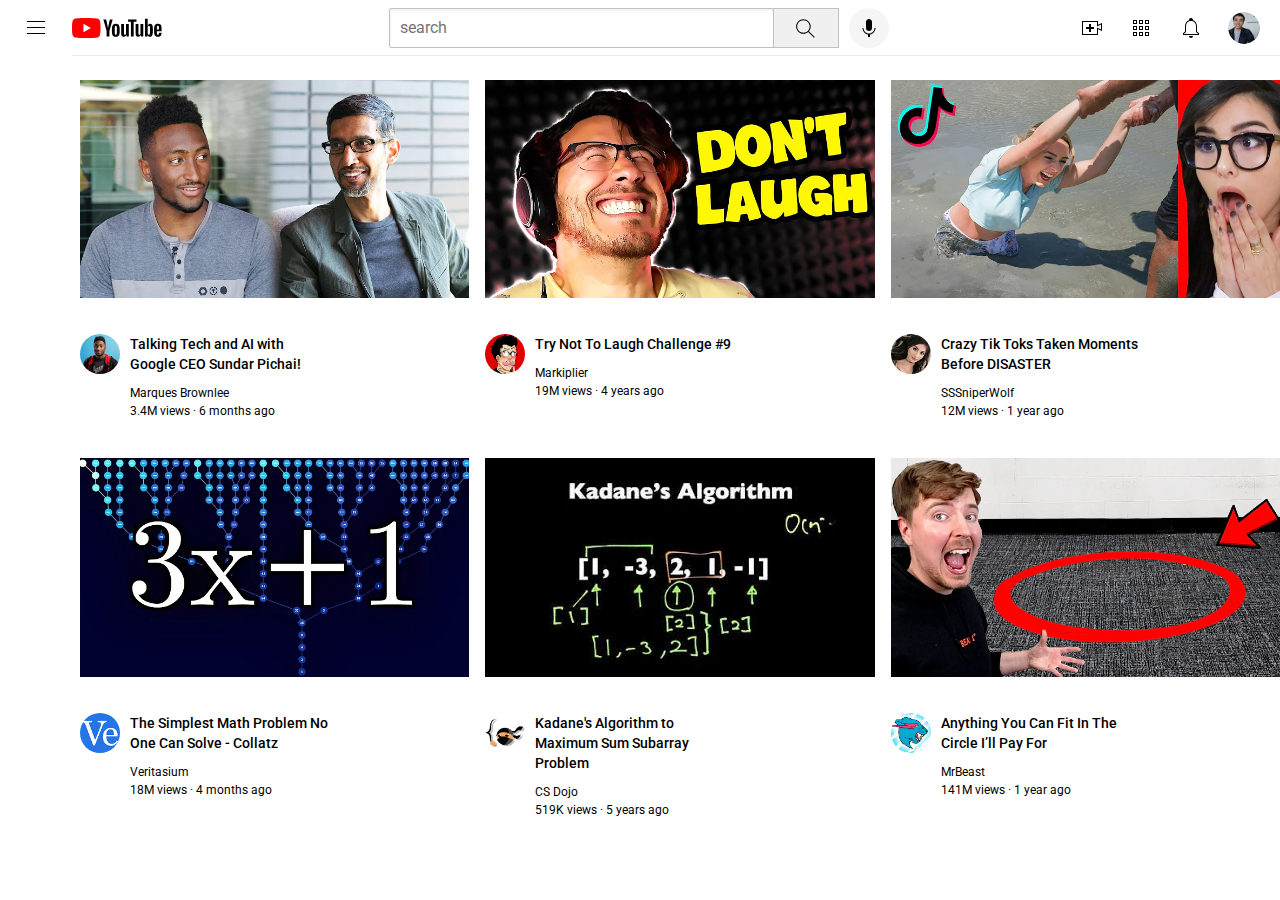
==== youtube.html @ efd38724 "Add files via upload" ====
<!DOCTYPE html>
<html lang="en">
<head>
  <meta charset="UTF-8">
  <meta http-equiv="X-UA-Compatible" content="IE=edge">
  <meta name="viewport" content="width=device-width, initial-scale=1.0">
  <title>YouTube.com Clone</title>

  <link rel="preconnect" href="https://fonts.googleapis.com">
  <link rel="preconnect" href="https://fonts.gstatic.com" crossorigin>
  <link href="https://fonts.googleapis.com/css2?family=Montserrat:wght@400;700&family=Roboto:wght@400;500;700&display=swap" rel="stylesheet">
  <link rel="stylesheet" href="styles/general.css">
  <link rel="stylesheet" href="styles/header.css">
  <link rel="stylesheet" href="styles/video.css">
  <link rel="stylesheet" href="styles/sidebar.css">

</head>
<body>

  <div class="header">
    <div class="left-section"><img class="hamburger-menu" src="icons/hamburger-menu.svg"> <img class="youtube-logo" src="icons/youtube-logo.svg" alt=""></div>

    <div  class="middle-section">
      <input class="search-bar" type="text" placeholder="search">
      <button class="search-button">
        <img class="search-icon" src="icons/search.svg" alt="">
      </button>
      <button class="voice-search-button">
        <img class="voice-search-icon" src="icons/voice-search-icon.svg" alt="">
      </button>
    </div>

    <div class="sidebar"> 
      <div class="sidebar-link"></div>
      <div class="sidebar-link"></div>
      <div class="sidebar-link"></div>
      <div class="sidebar-link"></div>
      <div class="sidebar-link"></div>
      <div class="sidebar-link"></div>
    </div>

    <div class="right-section">
      <img class="upload-icon" src="icons/upload.svg">
      <img class="youtube-apps-icon" src="icons/youtube-apps.svg">
      <img class="notifications-icon" src="icons/notifications.svg">
      <img class="current-user-picture" src="channels/my-channel.jpeg" alt="">
    </div>
      
  </div>



  <div class="video-grid">

    <div class="video-preview">
      <div class="thumbnail-row">
        <img class="thumbnail" src="thumbnails/thumbnail-1.webp" alt="">
        <!-- <div class="video-time">14:20</div> -->
      </div>
      <div class="video-info-grid">
        <div class="channel-picture"> 
          <img class="profile-picture" src="channels/channel-1.jpeg" alt="">
        </div>
          <div class="video-info">
            <p class="video-title">
            Talking Tech and AI with Google CEO Sundar Pichai!
            </p>
            <p  class="video-author">
              Marques Brownlee
            </p>
            <p class="video-stats">
              3.4M views &#183; 6 months ago
            </p>
          </div>
      </div>
    </div>
  
    <div class="video-preview">
      <div class="thumbnail-row"> 
        <img class="thumbnail" src="thumbnails/thumbnail-2.webp" alt="">
      </div>
      <div class="video-info-grid">
        <div class="channel-picture">
           <img class="profile-picture" src="channels/channel-2.jpeg" alt="">
          </div>
        <div class="video-info">
        <p class="video-title">
          Try Not To Laugh Challenge #9
        </p>
        <p class="video-author">
          Markiplier
        </p>
        <p class="video-stats">
         19M views &#183; 4 years ago
        </p>
        </div>
      </div>
    </div>
     
    
    <div class="video-preview">
      <div class="thumbnail-row">
        <img class="thumbnail" src="thumbnails/thumbnail-3.webp" alt="">
      </div>
      <div class="video-info-grid">
        <div class="channel-picture"> 
          <img class="profile-picture" src="channels/channel-3.jpeg" alt="">
        </div>
          <div class="video-info">
            <p class="video-title">
              Crazy Tik Toks Taken Moments Before DISASTER
            </p>
            <p  class="video-author">
              SSSniperWolf
            </p>
            <p class="video-stats">
              12M views · 1 year ago
            </p>
          </div>
      </div>
    </div>
  
    <div class="video-preview">
      <div class="thumbnail-row"> 
        <img class="thumbnail" src="thumbnails/thumbnail-4.webp" alt="">
      </div>
      <div class="video-info-grid">
        <div class="channel-picture">
           <img class="profile-picture" src="channels/channel-4.jpeg" alt="">
          </div>
        <div class="video-info">
        <p class="video-title">
        The Simplest Math Problem No One Can Solve - Collatz
        </p>
        <p class="video-author">
          Veritasium
        </p>
        <p class="video-stats">
          18M views · 4 months ago
        </p>
        </div>
      </div>
    </div> 
    
    <div class="video-preview">
      <div class="thumbnail-row">
        <img class="thumbnail" src="thumbnails/thumbnail-5.webp" alt="">
      </div>
      <div class="video-info-grid">
        <div class="channel-picture"> 
          <img class="profile-picture" src="channels/channel-5.jpeg" alt="">
        </div>
          <div class="video-info">
            <p class="video-title">
           Kadane's Algorithm to Maximum Sum Subarray Problem
            </p>
            <p  class="video-author">
              CS Dojo
            </p>
            <p class="video-stats">
              519K views · 5 years ago
            </p>
          </div>
      </div>
    </div>
  
    <div class="video-preview">
      <div class="thumbnail-row"> 
        <img class="thumbnail" src="thumbnails/thumbnail-6.webp" alt="">
      </div>
      <div class="video-info-grid">
        <div class="channel-picture">
           <img class="profile-picture" src="channels/channel-6.jpeg" alt="">
          </div>
        <div class="video-info">
        <p class="video-title">
          Anything You Can Fit In The Circle I’ll Pay For
        </p>
        <p class="video-author">
          MrBeast
        </p>
        <p class="video-stats">
          141M views · 1 year ago
        </p>
        </div>
      </div>
    </div>

  </div>
 
  

</body>




</html>
---- styles/general.css ----
p {
  font-family: Roboto, Arial;
  margin-top: 0px;
  margin-bottom: 0px;
}
body {
  margin: 0px;
  padding-top: 80px;
  padding-left: 80px;
}
---- styles/header.css ----
.header {
  height: 55px;
  display: flex;
  flex-direction: row;
  justify-content: space-between;


  position: fixed;
  top: 0;
  left: 0;
  right: 0;

  background-color: white;
  border-bottom-width: 1px;
  border-bottom-style: solid;
  border-bottom-color: rgb(236, 236, 236);


}
.left-section {
  display: flex;
  align-items: center;
}
.middle-section {
  flex: 1;
  margin-left: 70px;
  margin-right: 35px;
  max-width: 500px;
  display: flex;
  align-items: center;
}
.search-bar {
  flex: 1;
  height: 36px;
  padding-left: 10px;
  font-size: 16px;
  border-width: 1px;
  border-style: solid;
  border-color: rgb(192, 192, 192);
  border-radius: 2px;
  box-shadow: inset 1px 2px 3px rgba(0, 0, 0, 0.05) ;
  width: 0;
}
.search-bar::placeholder {
  font-family: Roboto, Arial;
  font-size: 16px;
}
.search-button {
  height: 40px;
  width: 66px;
  background-color: rgb(240, 240, 240);
  border-width: 1px;
  border-style: solid;
  border-color:  rgb(192, 192, 192);
  margin-left: -1px;
  margin-right: 10px;
}
.search-icon {
  height: 25px;
  margin-top: 4px;
}
.voice-search-button {
  height: 40px;
  width: 40px;
  border-radius: 20px;
  border: none;
  background-color: rgb(245, 245, 245);
}
.voice-search-icon {
  height: 24px;
  margin-top: 4px;
}
.right-section {
  width: 180px;
  display: flex;
  margin-right: 20px;
  align-items: center;
  justify-content: space-between;
  flex-shrink: 0;
}
.hamburger-menu {
  height: 24px;
  margin-left: 24px;
  margin-right: 24px;
}
.youtube-logo {
  height: 20px;
}


.upload-icon {
  height: 24px;
}
.youtube-apps-icon {
  height: 24px;
}
.notifications-icon {
  height: 24px;
}
.current-user-picture {
  height: 32px;
  border-radius: 16px;
}
---- styles/video.css ----
.thumbnail {
  width: 100%;
}

.video-title {
  margin-top: 0px;
  font-size: 14px;
  font-weight: 500;
  line-height: 20px;
  margin-bottom: 12px;
}

.video-info-grid {
  display: grid;
  grid-template-columns: 50px 1fr;
}
.channel-picture {
}
.video-info {
}
.profile-picture {
  width: 40px;
  border-radius: 50px;
}
.thumbnail-row {
  margin-bottom: 12px;
  position: relative;
}
.video-author,
.video-stats {
  font-size: 12px;
}
.video-author {
  margin-bottom: 4px;
}
.thumbnail {
  margin-bottom: 20px;
}
.channel-picture {
  vertical-align: top;
  
}
.video-info {
  width: 200px;
}
.video-preview {
  display: inline-block;
}
.video-grid {
  display: grid;
  grid-template-columns: 1fr 1fr 1fr;
  column-gap: 16px;
  row-gap: 40px
  ;
}

.video-time {
  background-color: black;
  padding: 4px, 4px, 4px, 4px;
  color: white;
  position: absolute;
  bottom: 0;
  right: 0;
  font-family: roboto,arial;
  font-size: 12px;
  font-weight: 500;
  border-radius: 2px;
}
---- styles/sidebar.css ----
.sidebar {
  position: fixed;
  left: 0;
  bottom: 0;
  top: 55px;
  background-color: white;
  width: 72px;
}

.sidebar-link {
  height: 76px;

}
.sidebar-link:hover {
  background-color: rgb(224, 224, 224);
}
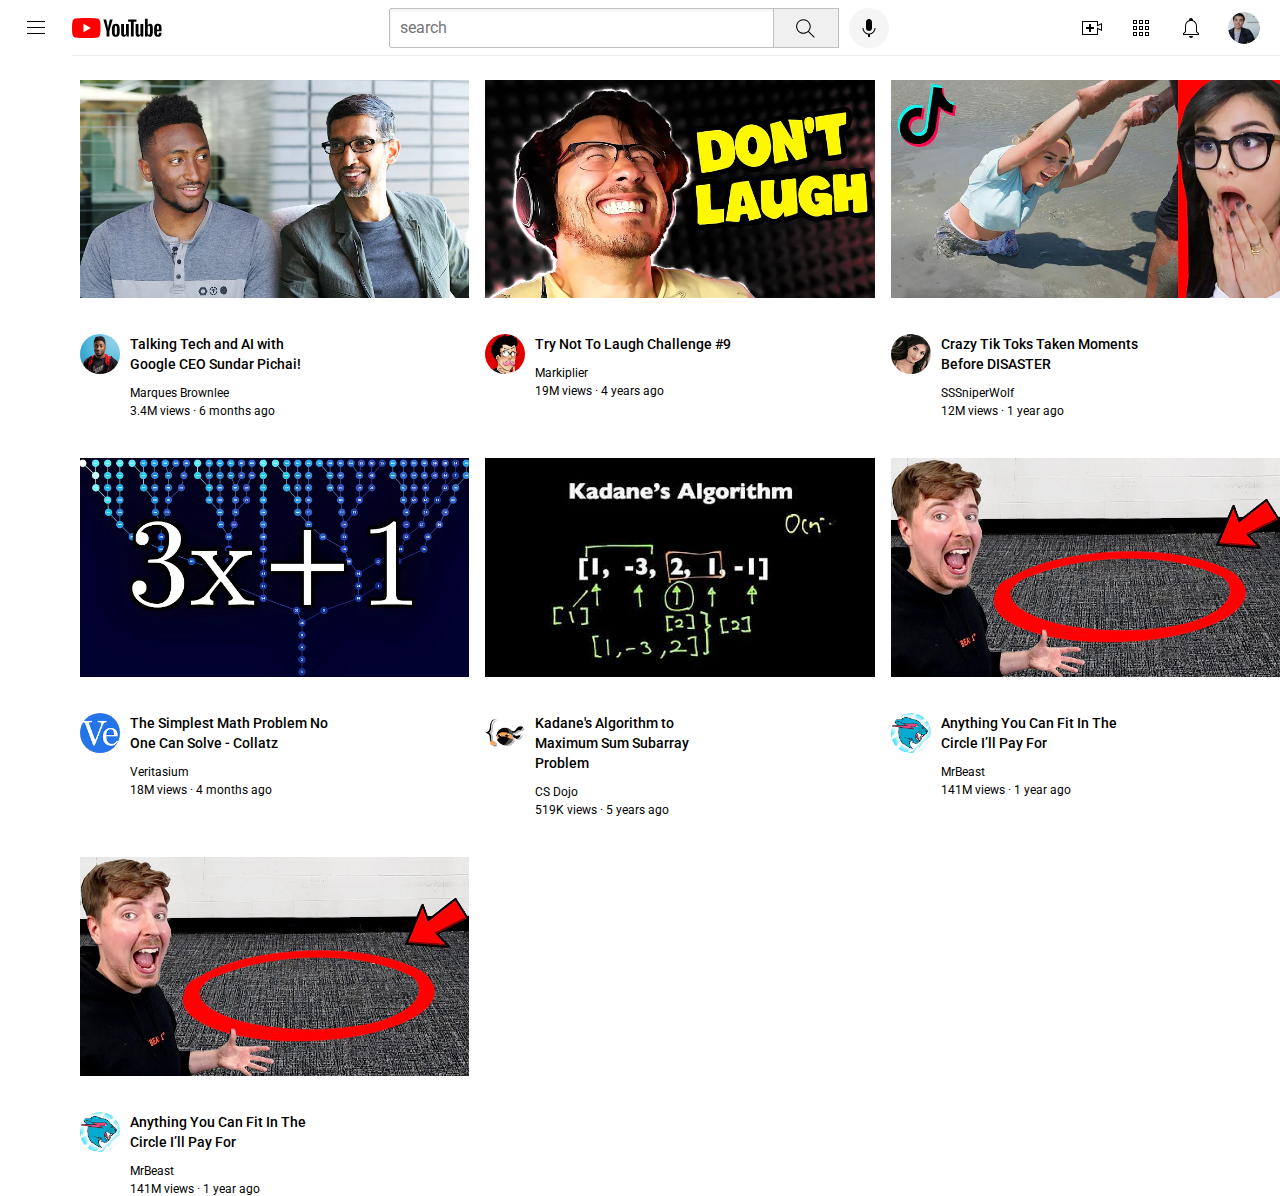
==== commit 447dfd73: "Add files via upload" ====
--- a/youtube.html
+++ b/youtube.html
@@ -186,6 +186,28 @@
       </div>
     </div>
 
+    <div class="video-preview">
+      <div class="thumbnail-row"> 
+        <img class="thumbnail" src="thumbnails/thumbnail-6.webp" alt="">
+      </div>
+      <div class="video-info-grid">
+        <div class="channel-picture">
+           <img class="profile-picture" src="channels/channel-6.jpeg" alt="">
+          </div>
+        <div class="video-info">
+        <p class="video-title">
+          Anything You Can Fit In The Circle I’ll Pay For
+        </p>
+        <p class="video-author">
+          MrBeast
+        </p>
+        <p class="video-stats">
+          141M views · 1 year ago
+        </p>
+        </div>
+      </div>
+    </div>
+
   </div>
  
   
